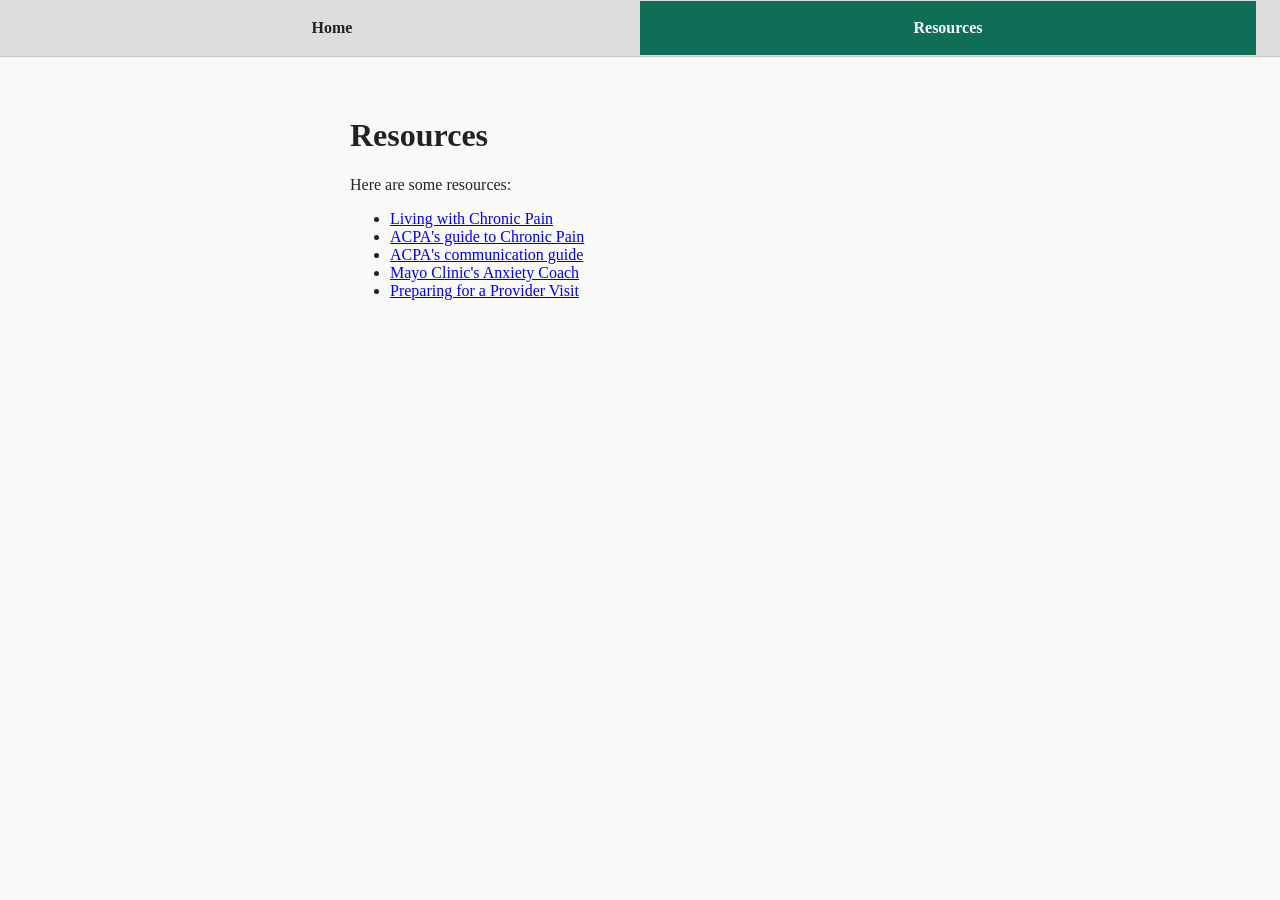
==== resources.html @ 2c72cd52 "Updated the Home page and added the resources page and a seperate CSS file for styling" ====
<!DOCTYPE html>
<html lang="en">
<head>
  <meta charset="UTF-8">
  <meta name="viewport" content="width=device-width, initial-scale=1.0">
  <title>Resources</title>
  <link rel="stylesheet" href="styles.css">
</head>
<body>
  <nav class="site-nav">
    <ul>
      <li><a href="navigator.html">Home</a></li>
      <li><a class="active" href="resources.html">Resources</a></li>
    </ul>
  </nav>

  <main class="page-shell">
    <h1>Resources</h1>
    <p>Here are some resources:</p>
    <ul>
      <li><a href="https://uspainfoundation.org/resources/">Living with Chronic Pain</a></li>
      <li><a href="https://www.acpanow.com/acpa-stanford-guide.html#/">ACPA's guide to Chronic Pain</a></li>
      <li><a href="https://www.acpanow.com/communication-guide.html#/">ACPA's communication guide</a></li>
      <li><a href="https://anxietycoach.mayoclinic.org/">Mayo Clinic's Anxiety Coach</a></li>
      <li><a href="https://painmanagementcollaboratory.org/talking-points-preparing-for-a-provider-visit/">Preparing for a Provider Visit</a></li>
    </ul>
  </main>
</body>
</html>
---- styles.css ----
body {
  margin: 0;
  font-family: 'Times New Roman', Times, serif;
  color: #222;
  background: #f9f9f7;
}

.site-nav {
  position: fixed;
  top: 0;
  left: 0;
  width: 100%;
  background: #ddd;
  border-bottom: 1px solid #c8c8c8;
  z-index: 1000;
}

.site-nav ul {
  list-style: none;
  margin: 0;
  padding: 0 24px;
  min-height: 56px;
  display: flex;
  align-items: center;
  justify-content: space-evenly;
}

.site-nav li {
  flex: 1;
  text-align: center;
}

.site-nav a {
  display: block;
  padding: 18px 12px;
  color: #222;
  text-decoration: none;
  font-weight: 600;
}

.site-nav a:hover,
.site-nav a:focus {
  background: #cfcfcf;
}

.site-nav a.active {
  background: #0f6e56;
  color: #fff;
}

.page-shell {
  max-width: 620px;
  margin: 0 auto;
  padding: 96px 20px 40px;
  box-sizing: border-box;
}
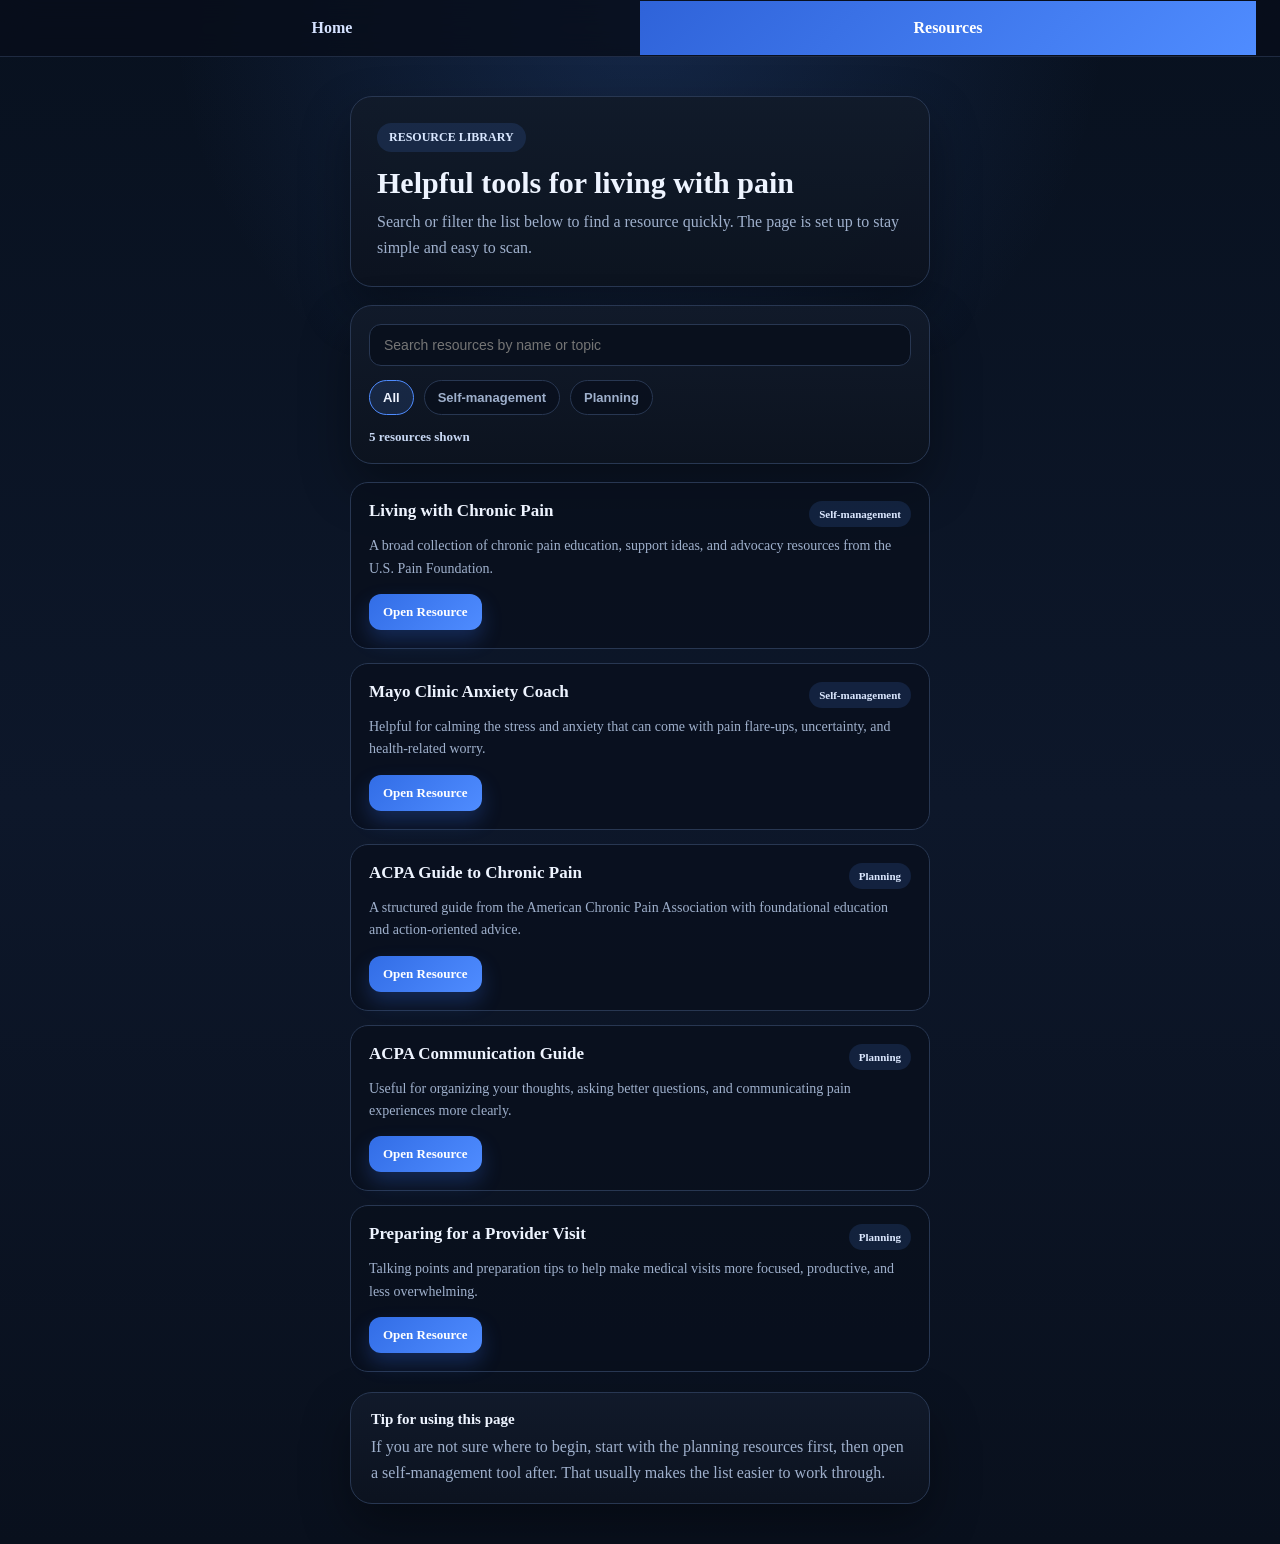
==== commit 9d1cc378: "Implemented the NPPES API" ====
--- a/resources.html
+++ b/resources.html
@@ -5,6 +5,235 @@
   <meta name="viewport" content="width=device-width, initial-scale=1.0">
   <title>Resources</title>
   <link rel="stylesheet" href="styles.css">
+  <style>
+    :root {
+      color-scheme: dark;
+      --surface: #101827;
+      --surface-muted: #162133;
+      --border: #283752;
+      --border-strong: #385075;
+      --text: #eef4ff;
+      --muted: #9fb0cc;
+      --brand: #4f8cff;
+      --brand-soft: rgba(79, 140, 255, 0.14);
+      --shadow: 0 22px 48px rgba(0, 0, 0, 0.34);
+    }
+
+    h1 { margin: 0 0 10px; color: var(--text); font-size: 30px; line-height: 1.1; }
+    p { margin: 0; color: var(--muted); line-height: 1.6; }
+
+    .hero,
+    .controls,
+    .support-panel {
+      background: linear-gradient(180deg, rgba(17, 26, 42, 0.98) 0%, rgba(12, 19, 31, 0.98) 100%);
+      border: 1px solid var(--border);
+      border-radius: 22px;
+      box-shadow: var(--shadow);
+    }
+
+    .hero {
+      padding: 26px;
+    }
+
+    .eyebrow {
+      display: inline-block;
+      margin-bottom: 14px;
+      padding: 7px 12px;
+      border-radius: 999px;
+      background: var(--brand-soft);
+      color: #d9e7ff;
+      font-size: 12px;
+      font-weight: 700;
+      text-transform: uppercase;
+    }
+
+    .hero-subtitle {
+      max-width: 640px;
+      font-size: 16px;
+    }
+
+    .controls {
+      margin-top: 18px;
+      padding: 18px;
+    }
+
+    .controls-row {
+      display: flex;
+      gap: 12px;
+      flex-wrap: wrap;
+      align-items: center;
+    }
+
+    .search-input {
+      flex: 1;
+      min-width: 220px;
+      padding: 12px 14px;
+      border: 1px solid var(--border);
+      border-radius: 12px;
+      background: rgba(9, 15, 28, 0.88);
+      color: var(--text);
+      font-size: 14px;
+      box-sizing: border-box;
+    }
+
+    .search-input:focus {
+      outline: none;
+      border-color: var(--brand);
+      box-shadow: 0 0 0 4px rgba(79, 140, 255, 0.16);
+    }
+
+    .chip-group {
+      display: flex;
+      gap: 10px;
+      flex-wrap: wrap;
+      margin-top: 14px;
+    }
+
+    .chip {
+      padding: 9px 13px;
+      border: 1px solid var(--border);
+      border-radius: 999px;
+      background: rgba(9, 15, 28, 0.76);
+      color: var(--muted);
+      font-size: 13px;
+      font-weight: 700;
+      cursor: pointer;
+      transition: all 0.18s ease;
+    }
+
+    .chip:hover,
+    .chip:focus,
+    .chip.active {
+      border-color: var(--brand);
+      background: var(--brand-soft);
+      color: var(--text);
+      outline: none;
+    }
+
+    .results-meta {
+      margin-top: 14px;
+      color: #c7d7f3;
+      font-size: 13px;
+      font-weight: 600;
+    }
+
+    .resource-list {
+      display: grid;
+      gap: 14px;
+      margin-top: 18px;
+    }
+
+    .resource-card,
+    .empty-state {
+      border: 1px solid var(--border);
+      border-radius: 18px;
+      background: rgba(9, 15, 28, 0.76);
+    }
+
+    .resource-card {
+      display: block;
+      padding: 18px;
+      color: inherit;
+      text-decoration: none;
+      transition: transform 0.18s ease, border-color 0.18s ease, box-shadow 0.18s ease, background 0.18s ease;
+    }
+
+    .resource-card:hover,
+    .resource-card:focus {
+      transform: translateY(-2px);
+      border-color: var(--brand);
+      background: rgba(14, 22, 38, 0.92);
+      box-shadow: 0 14px 28px rgba(26, 61, 132, 0.22);
+      outline: none;
+    }
+
+    .resource-top {
+      display: flex;
+      align-items: flex-start;
+      justify-content: space-between;
+      gap: 12px;
+      margin-bottom: 8px;
+    }
+
+    .resource-title {
+      color: var(--text);
+      font-size: 17px;
+      font-weight: 700;
+    }
+
+    .resource-tag {
+      flex-shrink: 0;
+      padding: 7px 10px;
+      border-radius: 999px;
+      background: var(--brand-soft);
+      color: #dce8ff;
+      font-size: 11px;
+      font-weight: 700;
+    }
+
+    .resource-description {
+      color: var(--muted);
+      font-size: 14px;
+      line-height: 1.6;
+    }
+
+    .resource-link {
+      display: inline-flex;
+      align-items: center;
+      justify-content: center;
+      margin-top: 14px;
+      padding: 10px 14px;
+      border-radius: 12px;
+      background: linear-gradient(135deg, #326de6 0%, #4f8cff 100%);
+      color: #ffffff;
+      font-size: 13px;
+      font-weight: 700;
+      box-shadow: 0 10px 20px rgba(50, 109, 230, 0.28);
+      transition: transform 0.18s ease, box-shadow 0.18s ease, filter 0.18s ease;
+    }
+
+    .resource-card:hover .resource-link,
+    .resource-card:focus .resource-link {
+      transform: translateY(-1px);
+      box-shadow: 0 12px 24px rgba(50, 109, 230, 0.34);
+      filter: brightness(1.04);
+    }
+
+    .empty-state {
+      padding: 22px;
+      color: var(--muted);
+      text-align: center;
+    }
+
+    .support-panel {
+      margin-top: 20px;
+      padding: 18px 20px;
+    }
+
+    .support-panel strong {
+      display: block;
+      margin-bottom: 6px;
+      color: var(--text);
+      font-size: 15px;
+    }
+
+    @media (max-width: 640px) {
+      .hero,
+      .controls,
+      .support-panel {
+        padding: 20px;
+      }
+
+      .resource-top {
+        display: block;
+      }
+
+      .resource-tag {
+        display: inline-block;
+        margin-top: 12px;
+      }
+    }
+  </style>
 </head>
 <body>
   <nav class="site-nav">
@@ -15,15 +244,27 @@
   </nav>
 
   <main class="page-shell">
-    <h1>Resources</h1>
-    <p>Here are some resources:</p>
-    <ul>
-      <li><a href="https://uspainfoundation.org/resources/">Living with Chronic Pain</a></li>
-      <li><a href="https://www.acpanow.com/acpa-stanford-guide.html#/">ACPA's guide to Chronic Pain</a></li>
-      <li><a href="https://www.acpanow.com/communication-guide.html#/">ACPA's communication guide</a></li>
-      <li><a href="https://anxietycoach.mayoclinic.org/">Mayo Clinic's Anxiety Coach</a></li>
-      <li><a href="https://painmanagementcollaboratory.org/talking-points-preparing-for-a-provider-visit/">Preparing for a Provider Visit</a></li>
-    </ul>
+    <section class="hero">
+      <div class="eyebrow">Resource Library</div>
+      <h1>Helpful tools for living with pain</h1>
+      <p class="hero-subtitle">Search or filter the list below to find a resource quickly. The page is set up to stay simple and easy to scan.</p>
+    </section>
+
+    <section class="controls">
+      <div class="controls-row">
+        <input id="resourceSearch" class="search-input" type="text" placeholder="Search resources by name or topic">
+      </div>
+      <div id="filterChips" class="chip-group"></div>
+      <div id="resultsMeta" class="results-meta"></div>
+    </section>
+
+    <section id="resourceList" class="resource-list" aria-live="polite"></section>
+
+    <section class="support-panel">
+      <strong>Tip for using this page</strong>
+      <p>If you are not sure where to begin, start with the planning resources first, then open a self-management tool after. That usually makes the list easier to work through.</p>
+    </section>
   </main>
+  <script src="resources.js"></script>
 </body>
 </html>
--- a/styles.css
+++ b/styles.css
@@ -1,8 +1,10 @@
 body {
   margin: 0;
   font-family: 'Times New Roman', Times, serif;
-  color: #222;
-  background: #f9f9f7;
+  color: #e8f0ff;
+  background:
+    radial-gradient(circle at top, rgba(61, 111, 201, 0.24), transparent 28%),
+    linear-gradient(180deg, #08111f 0%, #0d172a 52%, #09101d 100%);
 }
 
 .site-nav {
@@ -10,8 +12,9 @@
   top: 0;
   left: 0;
   width: 100%;
-  background: #ddd;
-  border-bottom: 1px solid #c8c8c8;
+  background: rgba(8, 14, 27, 0.84);
+  border-bottom: 1px solid rgba(127, 156, 214, 0.2);
+  backdrop-filter: blur(16px);
   z-index: 1000;
 }
 
@@ -33,18 +36,20 @@
 .site-nav a {
   display: block;
   padding: 18px 12px;
-  color: #222;
+  color: #d5e2ff;
   text-decoration: none;
   font-weight: 600;
+  transition: background 0.2s ease, color 0.2s ease;
 }
 
 .site-nav a:hover,
 .site-nav a:focus {
-  background: #cfcfcf;
+  background: rgba(255, 255, 255, 0.06);
+  color: #ffffff;
 }
 
 .site-nav a.active {
-  background: #0f6e56;
+  background: linear-gradient(135deg, #2f63d9 0%, #4f8cff 100%);
   color: #fff;
 }
 
